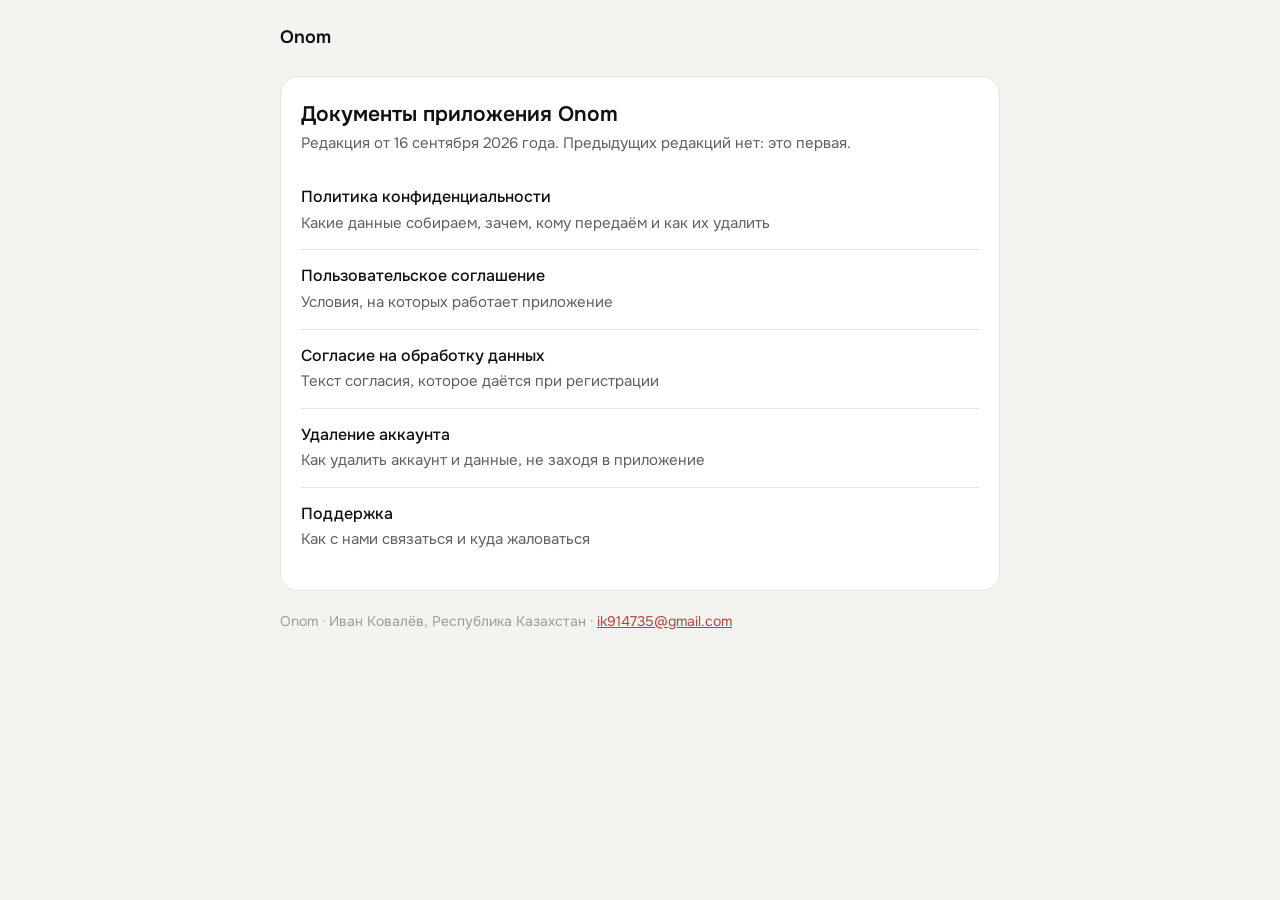
==== index.html @ 04f854c0 "Публикация страницы документов Onom (политика, соглашение, согласие, удаление аккаунта, поддержка)" ====
<!doctype html>
<html lang="ru">
<head>
<meta charset="utf-8">
<meta name="viewport" content="width=device-width, initial-scale=1">
<title>Документы · Onom</title>
<meta name="description" content="Документы приложения Onom для стрельбы из лука.">
<link rel="stylesheet" href="style.css">
</head>
<body>
<div class="wrap">
  <header>
    <a class="brand" href="">Onom</a>
    
  </header>
  <main>
    <h1>Документы приложения Onom</h1>
    <p class="i">Редакция от 16 сентября 2026 года. Предыдущих редакций нет: это первая.</p>
    <nav class="docs">
      <a href="privacy/">Политика конфиденциальности<span>Какие данные собираем, зачем, кому передаём и как их удалить</span></a>
      <a href="terms/">Пользовательское соглашение<span>Условия, на которых работает приложение</span></a>
      <a href="consent/">Согласие на обработку данных<span>Текст согласия, которое даётся при регистрации</span></a>
      <a href="delete-account/">Удаление аккаунта<span>Как удалить аккаунт и данные, не заходя в приложение</span></a>
      <a href="support/">Поддержка<span>Как с нами связаться и куда жаловаться</span></a>
    </nav>
  </main>
  <footer>Onom · Иван Ковалёв, Республика Казахстан · <a href="mailto:ik914735@gmail.com">ik914735@gmail.com</a></footer>
</div>
</body>
</html>
---- style.css ----
@font-face { font-family: 'Onest'; font-style: normal; font-weight: 400; font-display: swap; src: url('fonts/onest-cyrillic-ext-400-normal.woff2') format('woff2'); unicode-range: U+0460-052F, U+1C80-1C8A, U+20B4, U+2DE0-2DFF, U+A640-A69F, U+FE2E-FE2F; }
@font-face { font-family: 'Onest'; font-style: normal; font-weight: 400; font-display: swap; src: url('fonts/onest-cyrillic-400-normal.woff2') format('woff2'); unicode-range: U+0301, U+0400-045F, U+0490-0491, U+04B0-04B1, U+2116; }
@font-face { font-family: 'Onest'; font-style: normal; font-weight: 400; font-display: swap; src: url('fonts/onest-latin-ext-400-normal.woff2') format('woff2'); unicode-range: U+0100-02BA, U+02BD-02C5, U+02C7-02CC, U+02CE-02D7, U+02DD-02FF, U+0304, U+0308, U+0329, U+1D00-1DBF, U+1E00-1E9F, U+1EF2-1EFF, U+2020, U+20A0-20AB, U+20AD-20C0, U+2113, U+2C60-2C7F, U+A720-A7FF; }
@font-face { font-family: 'Onest'; font-style: normal; font-weight: 400; font-display: swap; src: url('fonts/onest-latin-400-normal.woff2') format('woff2'); unicode-range: U+0000-00FF, U+0131, U+0152-0153, U+02BB-02BC, U+02C6, U+02DA, U+02DC, U+0304, U+0308, U+0329, U+2000-206F, U+20AC, U+2122, U+2191, U+2193, U+2212, U+2215, U+FEFF, U+FFFD; }
@font-face { font-family: 'Onest'; font-style: normal; font-weight: 500; font-display: swap; src: url('fonts/onest-cyrillic-ext-500-normal.woff2') format('woff2'); unicode-range: U+0460-052F, U+1C80-1C8A, U+20B4, U+2DE0-2DFF, U+A640-A69F, U+FE2E-FE2F; }
@font-face { font-family: 'Onest'; font-style: normal; font-weight: 500; font-display: swap; src: url('fonts/onest-cyrillic-500-normal.woff2') format('woff2'); unicode-range: U+0301, U+0400-045F, U+0490-0491, U+04B0-04B1, U+2116; }
@font-face { font-family: 'Onest'; font-style: normal; font-weight: 500; font-display: swap; src: url('fonts/onest-latin-ext-500-normal.woff2') format('woff2'); unicode-range: U+0100-02BA, U+02BD-02C5, U+02C7-02CC, U+02CE-02D7, U+02DD-02FF, U+0304, U+0308, U+0329, U+1D00-1DBF, U+1E00-1E9F, U+1EF2-1EFF, U+2020, U+20A0-20AB, U+20AD-20C0, U+2113, U+2C60-2C7F, U+A720-A7FF; }
@font-face { font-family: 'Onest'; font-style: normal; font-weight: 500; font-display: swap; src: url('fonts/onest-latin-500-normal.woff2') format('woff2'); unicode-range: U+0000-00FF, U+0131, U+0152-0153, U+02BB-02BC, U+02C6, U+02DA, U+02DC, U+0304, U+0308, U+0329, U+2000-206F, U+20AC, U+2122, U+2191, U+2193, U+2212, U+2215, U+FEFF, U+FFFD; }
@font-face { font-family: 'Onest'; font-style: normal; font-weight: 600; font-display: swap; src: url('fonts/onest-cyrillic-ext-600-normal.woff2') format('woff2'); unicode-range: U+0460-052F, U+1C80-1C8A, U+20B4, U+2DE0-2DFF, U+A640-A69F, U+FE2E-FE2F; }
@font-face { font-family: 'Onest'; font-style: normal; font-weight: 600; font-display: swap; src: url('fonts/onest-cyrillic-600-normal.woff2') format('woff2'); unicode-range: U+0301, U+0400-045F, U+0490-0491, U+04B0-04B1, U+2116; }
@font-face { font-family: 'Onest'; font-style: normal; font-weight: 600; font-display: swap; src: url('fonts/onest-latin-ext-600-normal.woff2') format('woff2'); unicode-range: U+0100-02BA, U+02BD-02C5, U+02C7-02CC, U+02CE-02D7, U+02DD-02FF, U+0304, U+0308, U+0329, U+1D00-1DBF, U+1E00-1E9F, U+1EF2-1EFF, U+2020, U+20A0-20AB, U+20AD-20C0, U+2113, U+2C60-2C7F, U+A720-A7FF; }
@font-face { font-family: 'Onest'; font-style: normal; font-weight: 600; font-display: swap; src: url('fonts/onest-latin-600-normal.woff2') format('woff2'); unicode-range: U+0000-00FF, U+0131, U+0152-0153, U+02BB-02BC, U+02C6, U+02DA, U+02DC, U+0304, U+0308, U+0329, U+2000-206F, U+20AC, U+2122, U+2191, U+2193, U+2212, U+2215, U+FEFF, U+FFFD; }
@font-face { font-family: 'Onest'; font-style: normal; font-weight: 400; font-display: swap; src: url('fonts/onest-symbols-400-normal.woff2') format('woff2'); unicode-range: U+2190-21FF; }
@font-face { font-family: 'Onest'; font-style: normal; font-weight: 500; font-display: swap; src: url('fonts/onest-symbols-500-normal.woff2') format('woff2'); unicode-range: U+2190-21FF; }
@font-face { font-family: 'Onest'; font-style: normal; font-weight: 600; font-display: swap; src: url('fonts/onest-symbols-600-normal.woff2') format('woff2'); unicode-range: U+2190-21FF; }

:root {
  --bg: #F3F4EF; --surface: #FFFFFF; --text: #101211; --muted: #5F6259; --hint: #9B9E93; --line: #E5E6DF; --brick: #B8443F;
}
* { box-sizing: border-box; }
html { -webkit-text-size-adjust: 100%; }
body {
  margin: 0; padding: 24px 16px 64px; background: var(--bg); color: var(--text);
  font: 400 16px/1.55 'Onest', system-ui, -apple-system, 'Segoe UI', sans-serif;
}
.wrap { max-width: 720px; margin: 0 auto; }
header { display: flex; align-items: baseline; gap: 12px; margin-bottom: 24px; }
.brand { font-weight: 600; font-size: 18px; text-decoration: none; color: var(--text); }
.back { font-size: 15px; color: var(--muted); text-decoration: none; }
.back:hover, a:hover { color: var(--brick); }
main { background: var(--surface); border: 1px solid var(--line); border-radius: 18px; padding: 24px 20px; }
h1 { font-size: 21px; font-weight: 600; line-height: 1.3; margin: 0 0 4px; }
h2 { font-size: 17px; font-weight: 600; line-height: 1.35; margin: 24px 0 8px; }
p { margin: 0 0 10px; }
p.i { color: var(--muted); font-size: 15px; margin-bottom: 16px; }
li { margin: 0 0 8px 20px; }
a { color: var(--brick); }
nav.docs { list-style: none; padding: 0; margin: 0; }
nav.docs a { display: block; padding: 14px 0; border-bottom: 1px solid var(--line); text-decoration: none; color: var(--text); font-weight: 500; }
nav.docs a:last-child { border-bottom: 0; }
nav.docs span { display: block; font-weight: 400; font-size: 15px; color: var(--muted); margin-top: 2px; }
footer { margin-top: 20px; color: var(--hint); font-size: 14px; }
@media (max-width: 480px) { body { padding: 16px 16px 48px; } main { padding: 18px 16px; border-radius: 14px; } }
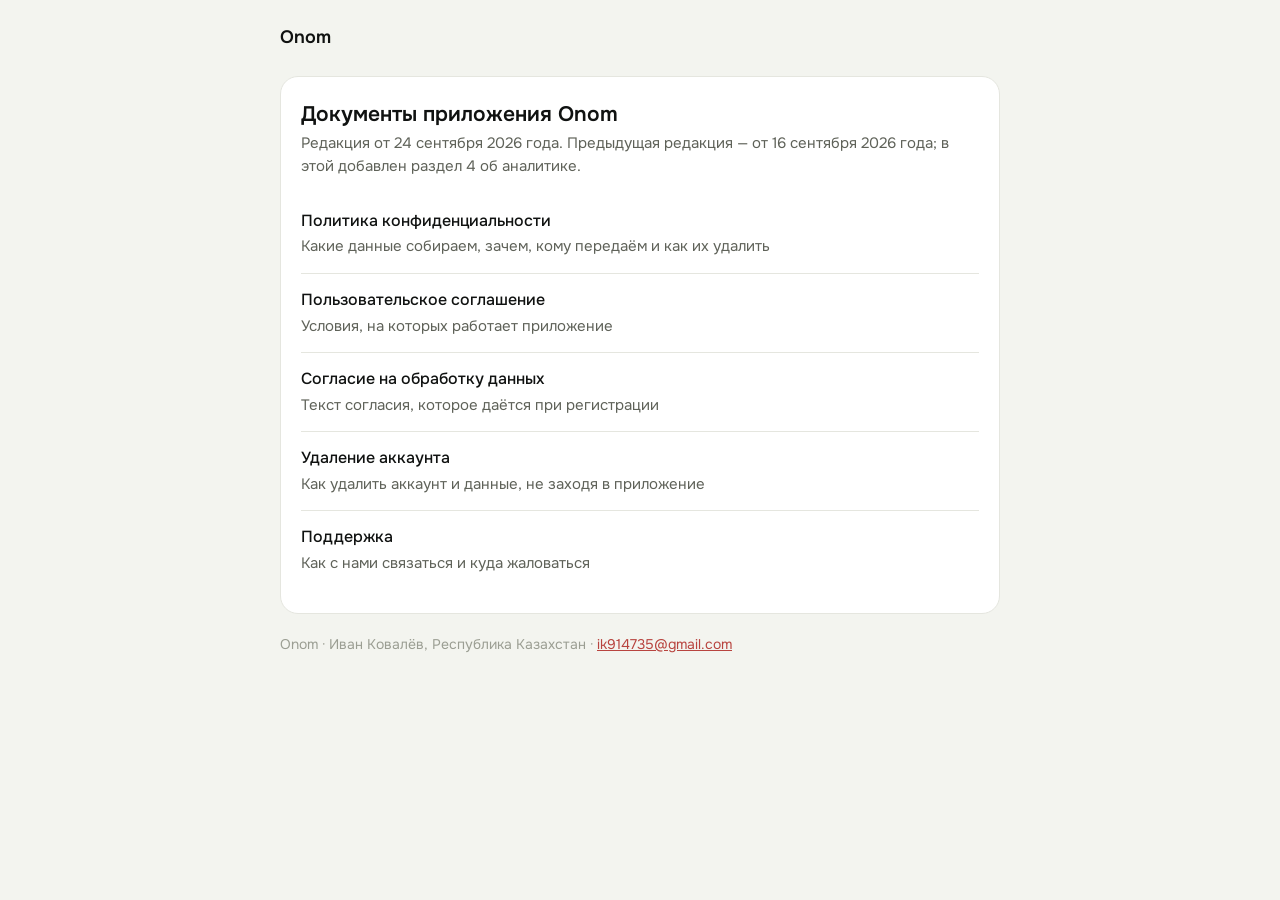
==== commit 7db32636: "Политика и согласие, редакция 24.09.2026: раздел 4 об аналитике Аналитика действий в приложении (соб" ====
--- a/index.html
+++ b/index.html
@@ -15,7 +15,7 @@
   </header>
   <main>
     <h1>Документы приложения Onom</h1>
-    <p class="i">Редакция от 16 сентября 2026 года. Предыдущих редакций нет: это первая.</p>
+    <p class="i">Редакция от 24 сентября 2026 года. Предыдущая редакция — от 16 сентября 2026 года; в этой добавлен раздел 4 об аналитике.</p>
     <nav class="docs">
       <a href="privacy/">Политика конфиденциальности<span>Какие данные собираем, зачем, кому передаём и как их удалить</span></a>
       <a href="terms/">Пользовательское соглашение<span>Условия, на которых работает приложение</span></a>
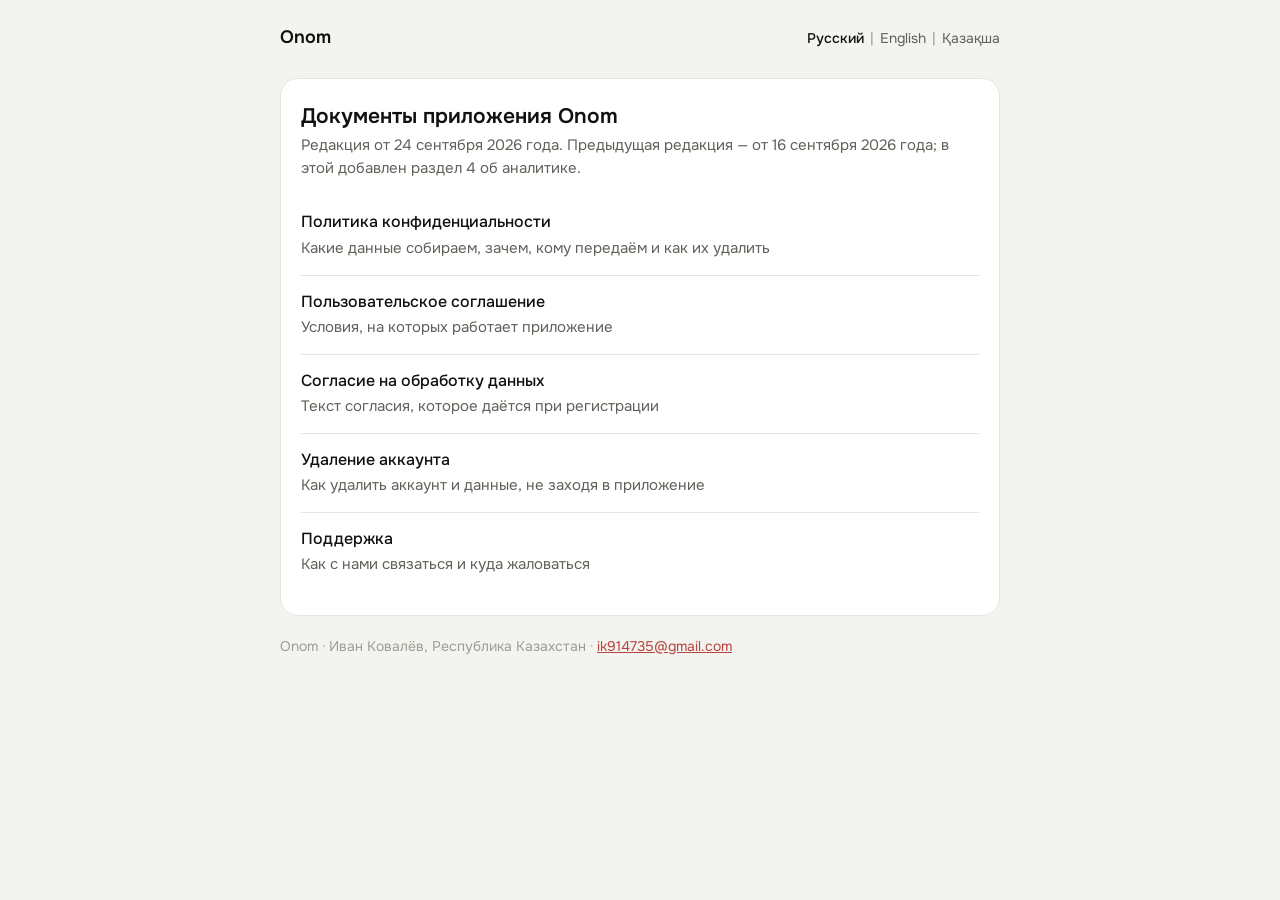
==== commit 95cd2cd8: "Английская версия всех страниц (/en/) и казахская политики и соглашения (/kk/), переключатель языка " ====
--- a/index.html
+++ b/index.html
@@ -12,6 +12,7 @@
   <header>
     <a class="brand" href="">Onom</a>
     
+    <nav class="lang" aria-label="Язык"><span aria-current="page" lang="ru">Русский</span><span aria-hidden="true">|</span><a href="en/" lang="en" hreflang="en">English</a><span aria-hidden="true">|</span><a href="kk/" lang="kk" hreflang="kk">Қазақша</a></nav>
   </header>
   <main>
     <h1>Документы приложения Onom</h1>
--- a/style.css
+++ b/style.css
@@ -24,20 +24,27 @@
   font: 400 16px/1.55 'Onest', system-ui, -apple-system, 'Segoe UI', sans-serif;
 }
 .wrap { max-width: 720px; margin: 0 auto; }
-header { display: flex; align-items: baseline; gap: 12px; margin-bottom: 24px; }
+header { display: flex; flex-wrap: wrap; align-items: baseline; gap: 8px 12px; margin-bottom: 24px; }
 .brand { font-weight: 600; font-size: 18px; text-decoration: none; color: var(--text); }
 .back { font-size: 15px; color: var(--muted); text-decoration: none; }
 .back:hover, a:hover { color: var(--brick); }
+.lang { margin-left: auto; display: flex; align-items: baseline; gap: 6px; font-size: 14px; color: var(--hint); }
+.lang a { color: var(--muted); text-decoration: none; padding: 4px 0; }
+.lang [aria-current] { color: var(--text); font-weight: 500; }
 main { background: var(--surface); border: 1px solid var(--line); border-radius: 18px; padding: 24px 20px; }
 h1 { font-size: 21px; font-weight: 600; line-height: 1.3; margin: 0 0 4px; }
 h2 { font-size: 17px; font-weight: 600; line-height: 1.35; margin: 24px 0 8px; }
 p { margin: 0 0 10px; }
 p.i { color: var(--muted); font-size: 15px; margin-bottom: 16px; }
+p.i + p.i { margin-top: -8px; }
 li { margin: 0 0 8px 20px; }
 a { color: var(--brick); }
 nav.docs { list-style: none; padding: 0; margin: 0; }
 nav.docs a { display: block; padding: 14px 0; border-bottom: 1px solid var(--line); text-decoration: none; color: var(--text); font-weight: 500; }
 nav.docs a:last-child { border-bottom: 0; }
 nav.docs span { display: block; font-weight: 400; font-size: 15px; color: var(--muted); margin-top: 2px; }
+.other { margin-top: 20px; padding-top: 16px; border-top: 1px solid var(--line); }
+.other p { color: var(--muted); font-size: 15px; }
+.other li { list-style: none; margin: 0 0 8px; }
 footer { margin-top: 20px; color: var(--hint); font-size: 14px; }
 @media (max-width: 480px) { body { padding: 16px 16px 48px; } main { padding: 18px 16px; border-radius: 14px; } }
